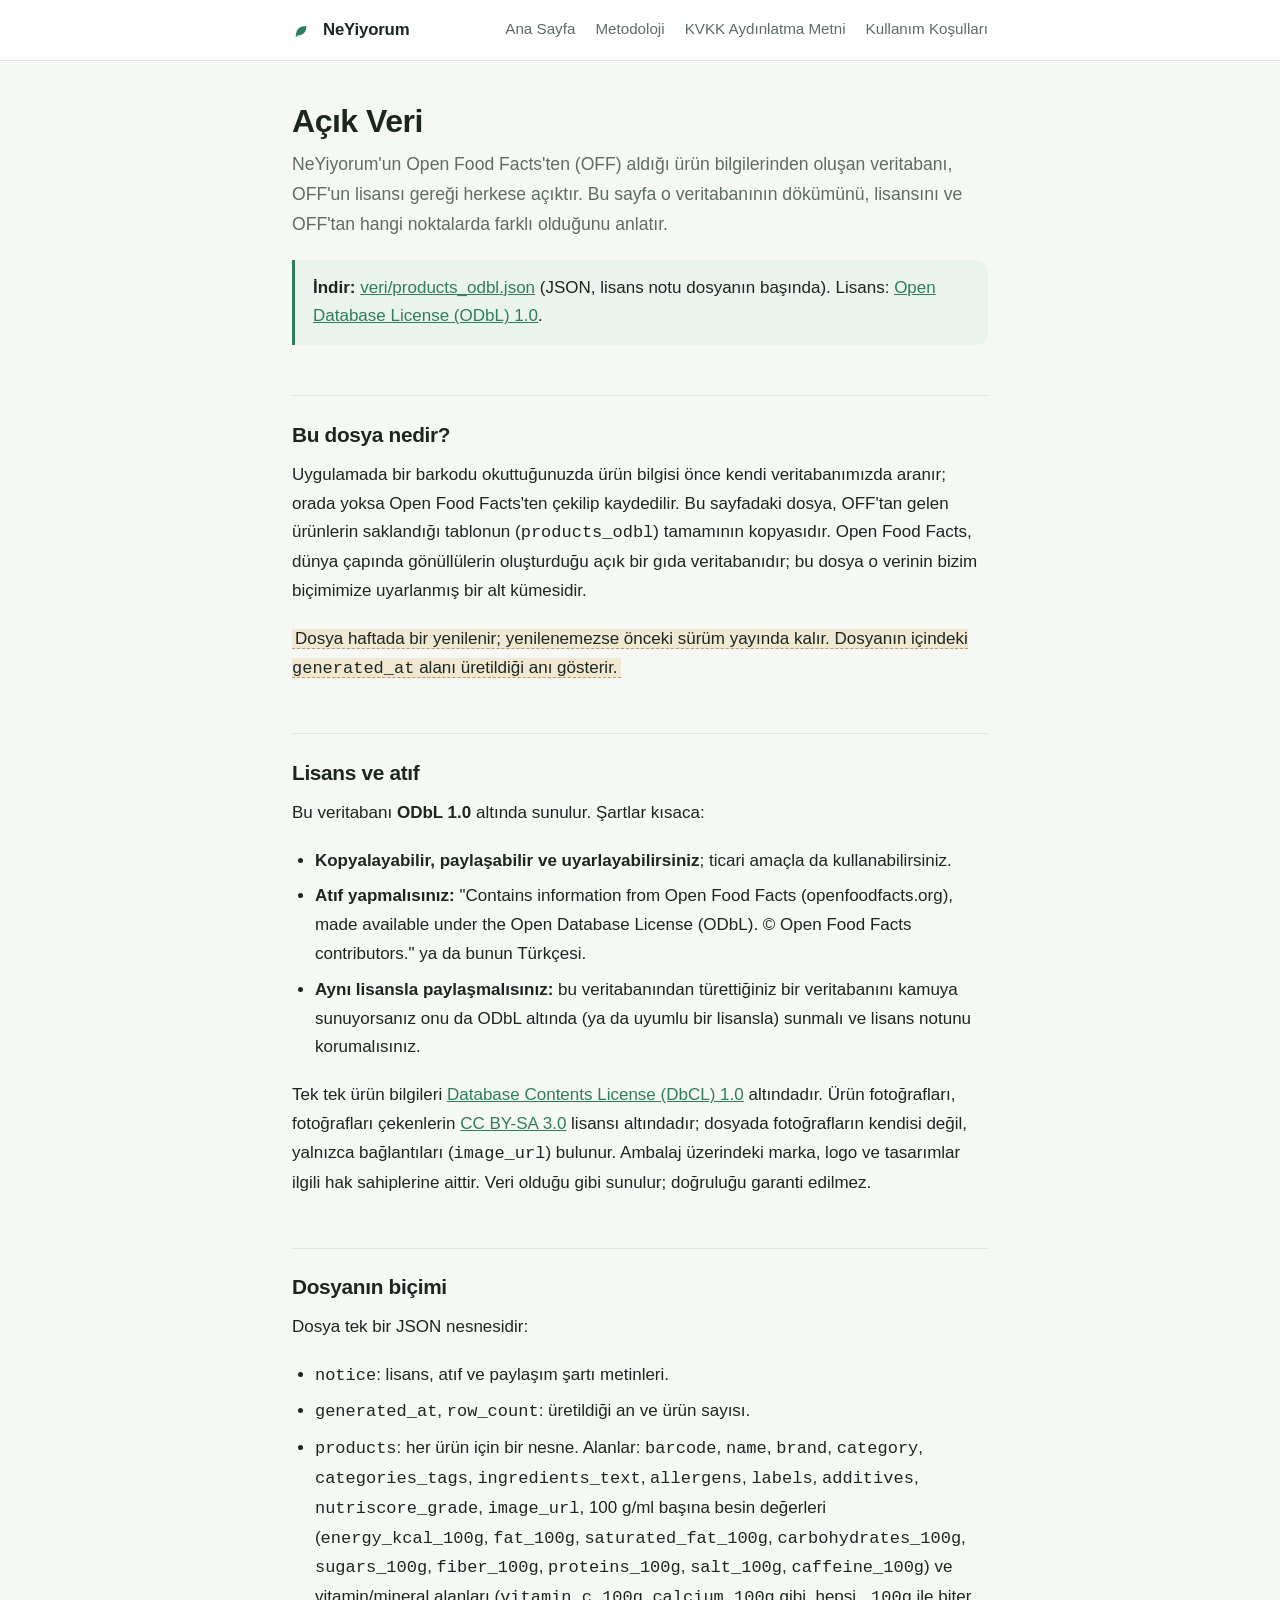
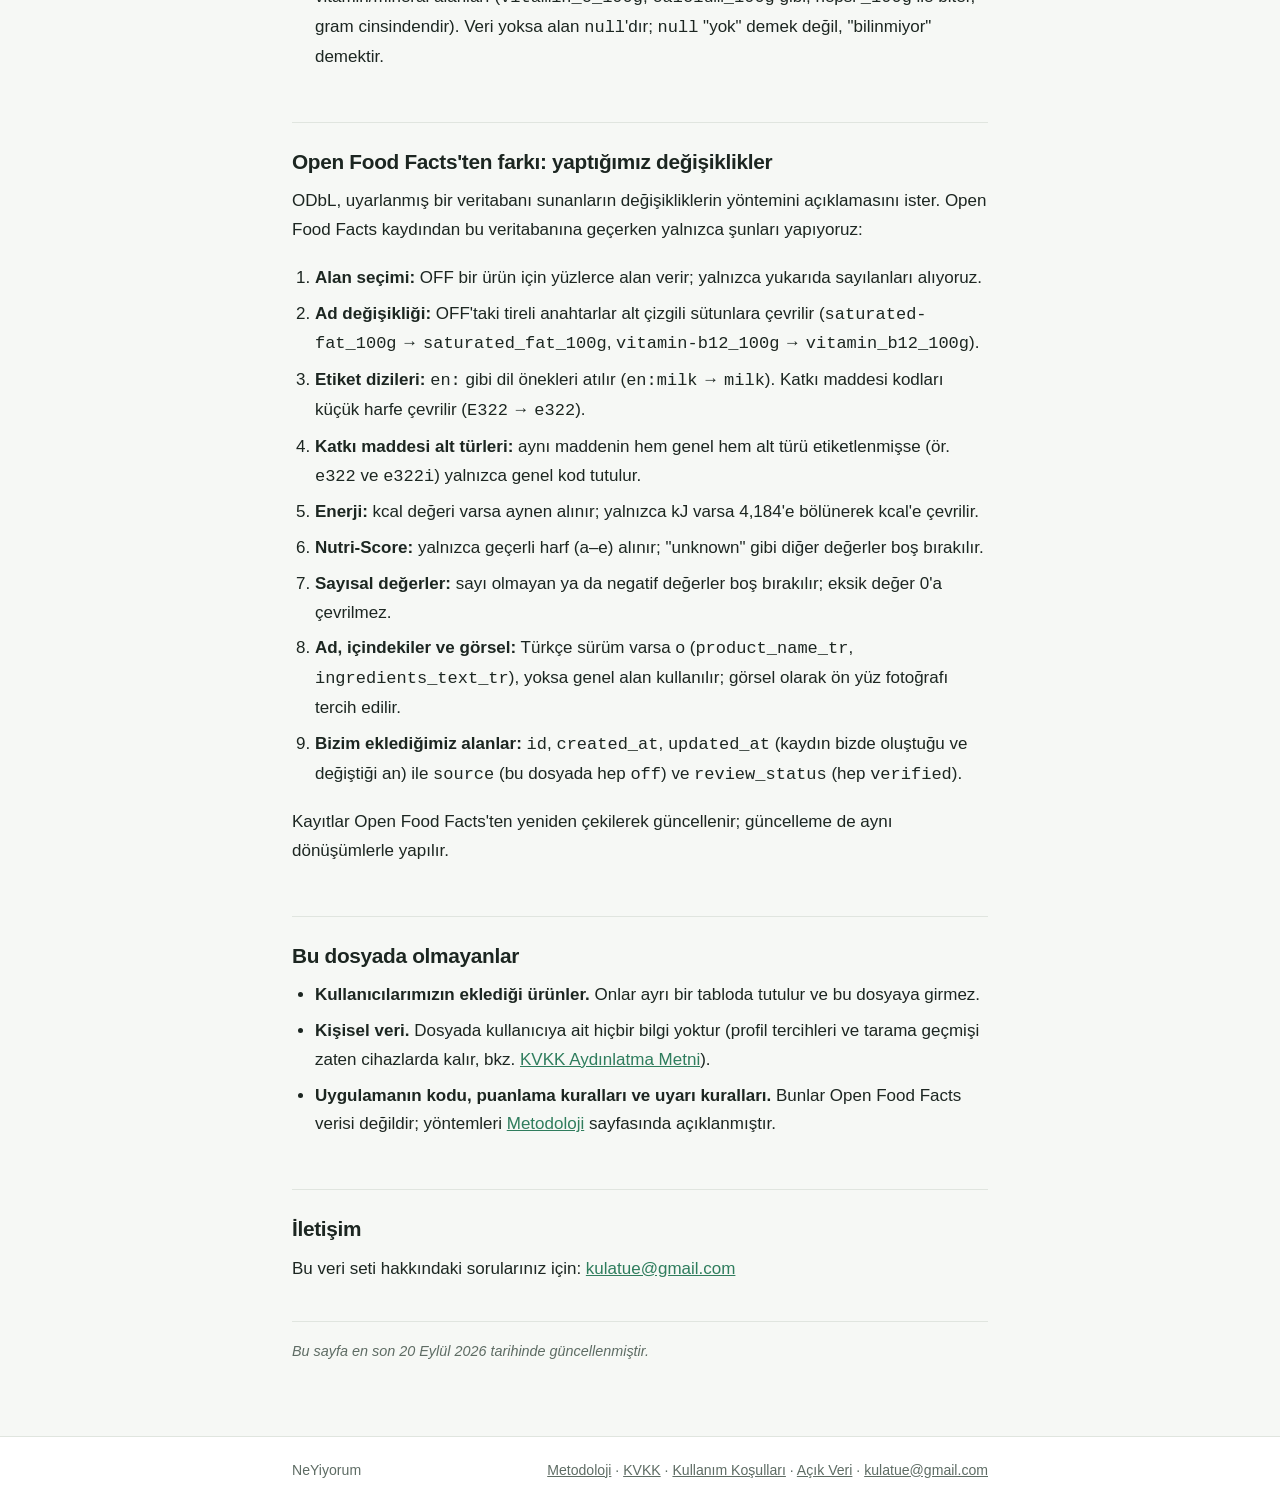
==== acik-veri.html @ 5f41892f "Açık veri sayfası, ODbL döküm otomasyonu, kullanım koşulları 1.2" ====
<!doctype html>
<html lang="tr">
<head>
<meta charset="utf-8">
<meta name="viewport" content="width=device-width, initial-scale=1">
<title>Açık Veri — NeYiyorum</title>
<meta name="description" content="NeYiyorum'un Open Food Facts'ten türettiği ürün veritabanının ODbL altında herkese açık dökümü, lisansı ve Open Food Facts'ten farkları.">
<link rel="icon" href="favicon.svg" type="image/svg+xml">
<link rel="stylesheet" href="style.css">
</head>
<body>

<header class="site-header">
  <div class="wrap">
    <a class="brand" href="index.html">
      <svg width="22" height="22" viewBox="0 0 32 32" aria-hidden="true">
        <path d="M6 22c0-7 5.5-12 15-12 0 9-5 14-15 14z" fill="currentColor"/>
        <path d="M6 25c2-5 5.5-8.5 10.5-11" stroke="currentColor" stroke-width="2" stroke-linecap="round" fill="none"/>
      </svg>
      NeYiyorum
    </a>
    <nav class="site-nav" aria-label="Site navigasyonu">
      <a href="index.html">Ana Sayfa</a>
      <a href="metodoloji.html">Metodoloji</a>
      <a href="kvkk.html">KVKK Aydınlatma Metni</a>
      <a href="kullanim-kosullari.html">Kullanım Koşulları</a>
    </nav>
  </div>
</header>

<main>
  <div class="wrap">
    <h1>Açık Veri</h1>

    <p class="lead">
      NeYiyorum'un Open Food Facts'ten (OFF) aldığı ürün bilgilerinden oluşan
      veritabanı, OFF'un lisansı gereği herkese açıktır. Bu sayfa o veritabanının
      dökümünü, lisansını ve OFF'tan hangi noktalarda farklı olduğunu anlatır.
    </p>

    <div class="callout">
      <p>
        <strong>İndir:</strong>
        <a href="veri/products_odbl.json">veri/products_odbl.json</a>
        (JSON, lisans notu dosyanın başında). Lisans:
        <a href="https://opendatacommons.org/licenses/odbl/1-0/">Open Database License (ODbL) 1.0</a>.
      </p>
    </div>

    <h2>Bu dosya nedir?</h2>

    <p>
      Uygulamada bir barkodu okuttuğunuzda ürün bilgisi önce kendi veritabanımızda
      aranır; orada yoksa Open Food Facts'ten çekilip kaydedilir. Bu sayfadaki
      dosya, OFF'tan gelen ürünlerin saklandığı tablonun (<code>products_odbl</code>)
      tamamının kopyasıdır. Open Food Facts, dünya çapında gönüllülerin oluşturduğu
      açık bir gıda veritabanıdır; bu dosya o verinin bizim biçimimize uyarlanmış
      bir alt kümesidir.
    </p>

    <p>
      <span class="fill">Dosya haftada bir yenilenir; yenilenemezse önceki sürüm
      yayında kalır. Dosyanın içindeki <code>generated_at</code> alanı üretildiği
      anı gösterir.</span>
    </p>

    <h2>Lisans ve atıf</h2>

    <p>
      Bu veritabanı <strong>ODbL 1.0</strong> altında sunulur. Şartlar kısaca:
    </p>

    <ul>
      <li>
        <strong>Kopyalayabilir, paylaşabilir ve uyarlayabilirsiniz</strong>;
        ticari amaçla da kullanabilirsiniz.
      </li>
      <li>
        <strong>Atıf yapmalısınız:</strong> "Contains information from Open Food
        Facts (openfoodfacts.org), made available under the Open Database License
        (ODbL). © Open Food Facts contributors." ya da bunun Türkçesi.
      </li>
      <li>
        <strong>Aynı lisansla paylaşmalısınız:</strong> bu veritabanından
        türettiğiniz bir veritabanını kamuya sunuyorsanız onu da ODbL altında
        (ya da uyumlu bir lisansla) sunmalı ve lisans notunu korumalısınız.
      </li>
    </ul>

    <p>
      Tek tek ürün bilgileri
      <a href="https://opendatacommons.org/licenses/dbcl/1-0/">Database Contents License (DbCL) 1.0</a>
      altındadır. Ürün fotoğrafları, fotoğrafları çekenlerin
      <a href="https://creativecommons.org/licenses/by-sa/3.0/deed.tr">CC BY-SA 3.0</a>
      lisansı altındadır; dosyada fotoğrafların kendisi değil, yalnızca bağlantıları
      (<code>image_url</code>) bulunur. Ambalaj üzerindeki marka, logo ve tasarımlar
      ilgili hak sahiplerine aittir. Veri olduğu gibi sunulur; doğruluğu garanti
      edilmez.
    </p>

    <h2>Dosyanın biçimi</h2>

    <p>Dosya tek bir JSON nesnesidir:</p>

    <ul>
      <li><code>notice</code>: lisans, atıf ve paylaşım şartı metinleri.</li>
      <li><code>generated_at</code>, <code>row_count</code>: üretildiği an ve ürün sayısı.</li>
      <li>
        <code>products</code>: her ürün için bir nesne. Alanlar: <code>barcode</code>,
        <code>name</code>, <code>brand</code>, <code>category</code>,
        <code>categories_tags</code>, <code>ingredients_text</code>,
        <code>allergens</code>, <code>labels</code>, <code>additives</code>,
        <code>nutriscore_grade</code>, <code>image_url</code>, 100 g/ml başına
        besin değerleri (<code>energy_kcal_100g</code>, <code>fat_100g</code>,
        <code>saturated_fat_100g</code>, <code>carbohydrates_100g</code>,
        <code>sugars_100g</code>, <code>fiber_100g</code>,
        <code>proteins_100g</code>, <code>salt_100g</code>,
        <code>caffeine_100g</code>) ve vitamin/mineral alanları
        (<code>vitamin_c_100g</code>, <code>calcium_100g</code> gibi, hepsi
        <code>_100g</code> ile biter, gram cinsindendir). Veri yoksa alan
        <code>null</code>'dır; <code>null</code> "yok" demek değil, "bilinmiyor"
        demektir.
      </li>
    </ul>

    <h2>Open Food Facts'ten farkı: yaptığımız değişiklikler</h2>

    <p>
      ODbL, uyarlanmış bir veritabanı sunanların değişikliklerin yöntemini
      açıklamasını ister. Open Food Facts kaydından bu veritabanına geçerken
      yalnızca şunları yapıyoruz:
    </p>

    <ol>
      <li>
        <strong>Alan seçimi:</strong> OFF bir ürün için yüzlerce alan verir;
        yalnızca yukarıda sayılanları alıyoruz.
      </li>
      <li>
        <strong>Ad değişikliği:</strong> OFF'taki tireli anahtarlar alt çizgili
        sütunlara çevrilir (<code>saturated-fat_100g</code> →
        <code>saturated_fat_100g</code>, <code>vitamin-b12_100g</code> →
        <code>vitamin_b12_100g</code>).
      </li>
      <li>
        <strong>Etiket dizileri:</strong> <code>en:</code> gibi dil önekleri
        atılır (<code>en:milk</code> → <code>milk</code>). Katkı maddesi kodları
        küçük harfe çevrilir (<code>E322</code> → <code>e322</code>).
      </li>
      <li>
        <strong>Katkı maddesi alt türleri:</strong> aynı maddenin hem genel hem alt
        türü etiketlenmişse (ör. <code>e322</code> ve <code>e322i</code>) yalnızca
        genel kod tutulur.
      </li>
      <li>
        <strong>Enerji:</strong> kcal değeri varsa aynen alınır; yalnızca kJ
        varsa 4,184'e bölünerek kcal'e çevrilir.
      </li>
      <li>
        <strong>Nutri-Score:</strong> yalnızca geçerli harf (a–e) alınır;
        "unknown" gibi diğer değerler boş bırakılır.
      </li>
      <li>
        <strong>Sayısal değerler:</strong> sayı olmayan ya da negatif değerler
        boş bırakılır; eksik değer 0'a çevrilmez.
      </li>
      <li>
        <strong>Ad, içindekiler ve görsel:</strong> Türkçe sürüm varsa o
        (<code>product_name_tr</code>, <code>ingredients_text_tr</code>), yoksa
        genel alan kullanılır; görsel olarak ön yüz fotoğrafı tercih edilir.
      </li>
      <li>
        <strong>Bizim eklediğimiz alanlar:</strong> <code>id</code>,
        <code>created_at</code>, <code>updated_at</code> (kaydın bizde oluştuğu ve
        değiştiği an) ile <code>source</code> (bu dosyada hep <code>off</code>) ve
        <code>review_status</code> (hep <code>verified</code>).
      </li>
    </ol>

    <p>
      Kayıtlar Open Food Facts'ten yeniden çekilerek güncellenir; güncelleme de aynı
      dönüşümlerle yapılır.
    </p>

    <h2>Bu dosyada olmayanlar</h2>

    <ul>
      <li>
        <strong>Kullanıcılarımızın eklediği ürünler.</strong> Onlar ayrı bir
        tabloda tutulur ve bu dosyaya girmez.
      </li>
      <li>
        <strong>Kişisel veri.</strong> Dosyada kullanıcıya ait hiçbir bilgi yoktur
        (profil tercihleri ve tarama geçmişi zaten cihazlarda kalır, bkz.
        <a href="kvkk.html">KVKK Aydınlatma Metni</a>).
      </li>
      <li>
        <strong>Uygulamanın kodu, puanlama kuralları ve uyarı kuralları.</strong>
        Bunlar Open Food Facts verisi değildir; yöntemleri
        <a href="metodoloji.html">Metodoloji</a> sayfasında açıklanmıştır.
      </li>
    </ul>

    <h2>İletişim</h2>

    <p>
      Bu veri seti hakkındaki sorularınız için:
      <a href="mailto:kulatue@gmail.com">kulatue@gmail.com</a>
    </p>

    <p class="note"><em>Bu sayfa en son 20 Eylül 2026 tarihinde güncellenmiştir.</em></p>
  </div>
</main>

<footer class="site-footer">
  <div class="wrap">
    <p>NeYiyorum</p>
    <p>
      <a href="metodoloji.html">Metodoloji</a> ·
      <a href="kvkk.html">KVKK</a> ·
      <a href="kullanim-kosullari.html">Kullanım Koşulları</a> ·
      <a href="acik-veri.html">Açık Veri</a> ·
      <a href="mailto:kulatue@gmail.com">kulatue@gmail.com</a>
    </p>
  </div>
</footer>

</body>
</html>
---- style.css ----
/* ---------------------------------------------------------------------------
   NeYiyorum - ortak stil dosyasi
   Tek stylesheet, build adimi yok. Renkler degiskenlerde toplandi ki
   ileride bir marka kimligi belirlenince tek yerden degistirilebilsin.
--------------------------------------------------------------------------- */

:root {
  --bg: #f6f8f5;
  --surface: #ffffff;
  --text: #1c2621;
  --muted: #5e6c64;
  --accent: #2f7d5d;
  --accent-soft: #eaf3ee;
  --border: #e0e5df;
  --shadow: 0 1px 2px rgba(28, 38, 33, 0.04), 0 8px 24px rgba(28, 38, 33, 0.05);
  --radius: 12px;
  --measure: 46rem;
}

@media (prefers-color-scheme: dark) {
  :root {
    --bg: #111512;
    --surface: #191e1b;
    --text: #e7ece9;
    --muted: #a2b0a7;
    --accent: #74c89c;
    --accent-soft: #1d2a23;
    --border: #29312c;
    --shadow: none;
  }
}

* { box-sizing: border-box; }

html { -webkit-text-size-adjust: 100%; }

body {
  margin: 0;
  background: var(--bg);
  color: var(--text);
  font-family: -apple-system, BlinkMacSystemFont, "Segoe UI", Roboto,
    "Helvetica Neue", Arial, sans-serif;
  font-size: 17px;
  line-height: 1.7;
  display: flex;
  flex-direction: column;
  min-height: 100vh;
}

/* --- Ortak sayfa kabi ------------------------------------------------------ */

.wrap {
  width: 100%;
  max-width: var(--measure);
  margin: 0 auto;
  padding: 0 20px;
}

/* --- Header / navigasyon --------------------------------------------------- */

.site-header {
  background: var(--surface);
  border-bottom: 1px solid var(--border);
}

.site-header .wrap {
  display: flex;
  flex-wrap: wrap;
  align-items: center;
  justify-content: space-between;
  gap: 8px 24px;
  padding-top: 14px;
  padding-bottom: 14px;
}

.brand {
  display: inline-flex;
  align-items: center;
  gap: 9px;
  font-size: 1.05rem;
  font-weight: 650;
  letter-spacing: -0.01em;
  color: var(--text);
  text-decoration: none;
}

.brand svg { display: block; flex: none; color: var(--accent); }

.brand:hover { color: var(--accent); }

.site-nav {
  display: flex;
  flex-wrap: wrap;
  gap: 4px 20px;
  font-size: 0.95rem;
}

.site-nav a {
  color: var(--muted);
  text-decoration: none;
  padding: 2px 0;
  border-bottom: 2px solid transparent;
}

.site-nav a:hover { color: var(--text); }

.site-nav a[aria-current="page"] {
  color: var(--text);
  border-bottom-color: var(--accent);
}

/* --- Icerik ---------------------------------------------------------------- */

main { flex: 1 0 auto; padding: 40px 0 56px; }

h1, h2, h3 { line-height: 1.3; letter-spacing: -0.015em; }

h1 {
  font-size: 2rem;
  margin: 0 0 8px;
}

.lead {
  font-size: 1.1rem;
  color: var(--muted);
  margin-top: 0;
}

h2 {
  font-size: 1.3rem;
  margin: 2.4em 0 0.6em;
  padding-top: 1.2em;
  border-top: 1px solid var(--border);
}

h3 {
  font-size: 1.05rem;
  margin: 1.8em 0 0.4em;
}

p, ul, ol { margin: 0 0 1.1em; }

ul, ol { padding-left: 1.35em; }

li { margin-bottom: 0.4em; }

a { color: var(--accent); }

a:hover { text-decoration: none; }

strong { font-weight: 650; }

/* Vurgulanan ilke kutusu (metnin anlamini degistirmez, sadece one cikarir) */
.callout {
  background: var(--accent-soft);
  border-left: 3px solid var(--accent);
  border-radius: 0 var(--radius) var(--radius) 0;
  padding: 14px 18px;
  margin: 0 0 1.3em;
}

.callout p:last-child { margin-bottom: 0; }

/* Doldurulmasi gereken taslak alani */
.fill {
  background: rgba(210, 150, 40, 0.16);
  border-bottom: 1px dashed rgba(160, 110, 20, 0.6);
  padding: 0 3px;
}

/* Tablolar: dar ekranda sayfa degil yalnizca tablo yatay kayar */
.table-wrap {
  overflow-x: auto;
  margin: 0 0 1.3em;
}

table {
  border-collapse: collapse;
  width: 100%;
  font-size: 0.95rem;
}

th, td {
  text-align: left;
  vertical-align: top;
  padding: 8px 10px;
  border-bottom: 1px solid var(--border);
}

th {
  font-weight: 650;
  color: var(--muted);
  white-space: nowrap;
}

.note {
  color: var(--muted);
  font-size: 0.9rem;
  margin-top: 2.6em;
  padding-top: 1.2em;
  border-top: 1px solid var(--border);
}

/* --- Ana sayfadaki kart linkleri ------------------------------------------- */

.cards {
  display: grid;
  gap: 16px;
  grid-template-columns: repeat(auto-fit, minmax(240px, 1fr));
  margin: 28px 0 0;
  padding: 0;
  list-style: none;
}

.cards li { margin: 0; }

.card {
  display: block;
  height: 100%;
  background: var(--surface);
  border: 1px solid var(--border);
  border-radius: var(--radius);
  box-shadow: var(--shadow);
  padding: 20px;
  text-decoration: none;
  color: inherit;
}

.card:hover { border-color: var(--accent); }

.card h2 {
  font-size: 1.05rem;
  margin: 0 0 6px;
  padding: 0;
  border: 0;
  color: var(--accent);
}

.card p {
  margin: 0;
  color: var(--muted);
  font-size: 0.95rem;
}

/* --- Footer ---------------------------------------------------------------- */

.site-footer {
  flex: none;
  background: var(--surface);
  border-top: 1px solid var(--border);
  color: var(--muted);
  font-size: 0.88rem;
  padding: 22px 0;
}

.site-footer .wrap {
  display: flex;
  flex-wrap: wrap;
  gap: 6px 20px;
  justify-content: space-between;
}

.site-footer p { margin: 0; }

.site-footer a { color: var(--muted); }

/* --- Kucuk ekran ----------------------------------------------------------- */

@media (max-width: 480px) {
  body { font-size: 16px; }
  h1 { font-size: 1.6rem; }
  h2 { font-size: 1.18rem; }
  main { padding: 28px 0 40px; }
}

/* --- Yazdirma -------------------------------------------------------------- */

@media print {
  body { background: #fff; color: #000; }
  .site-header, .site-footer { display: none; }
  main { padding: 0; }
  a { color: #000; }
}
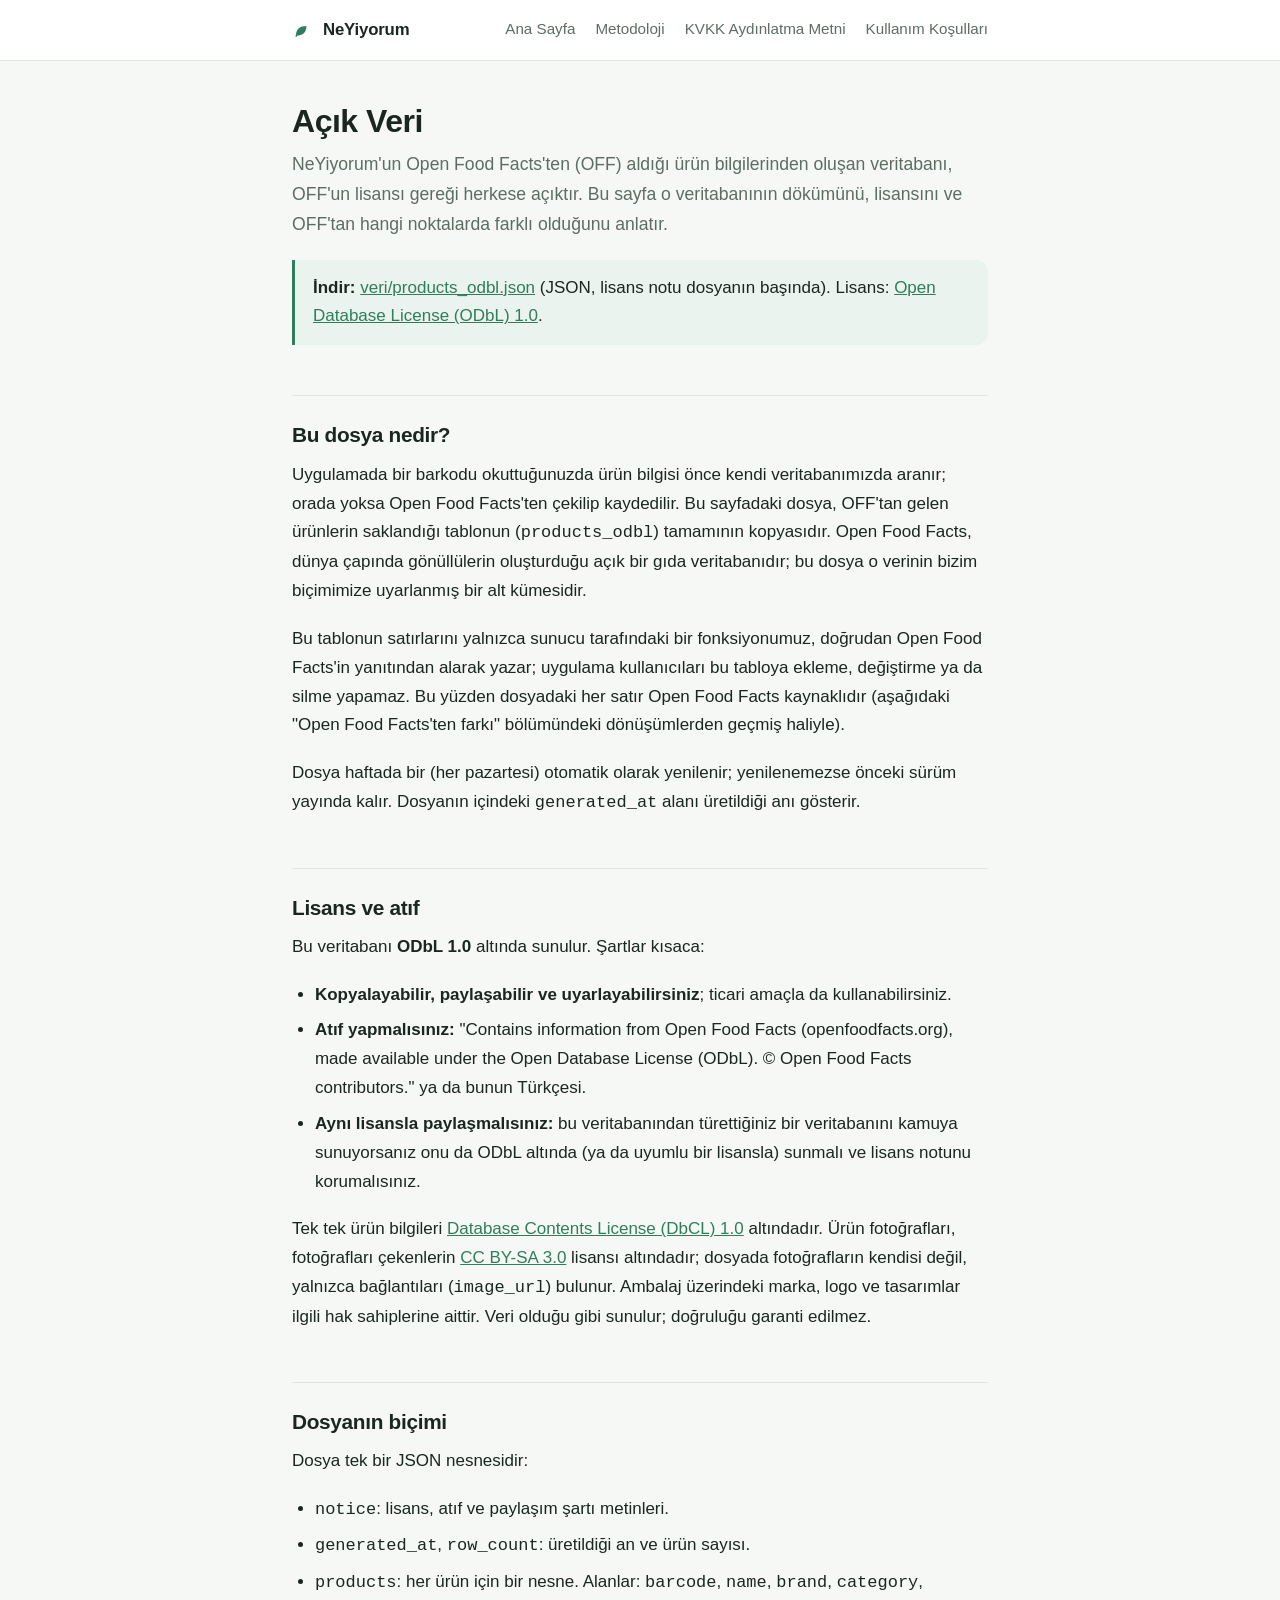
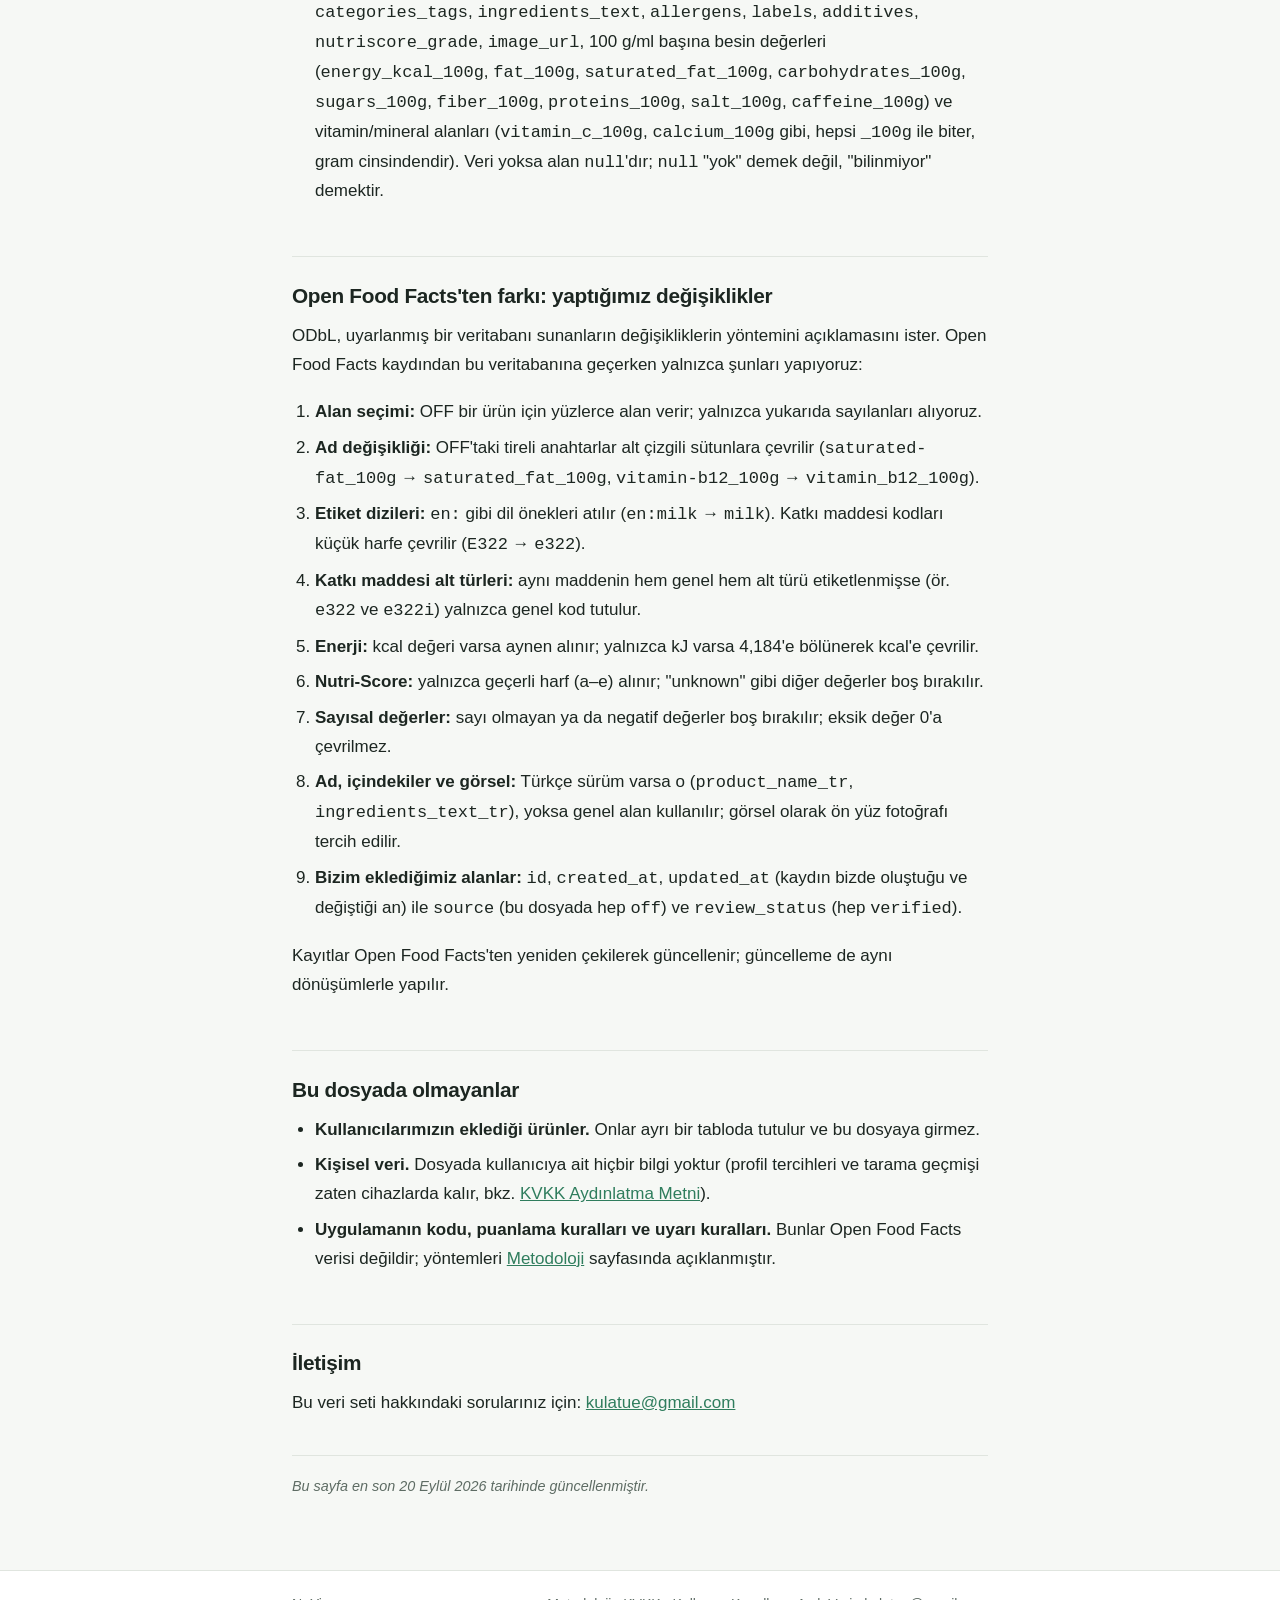
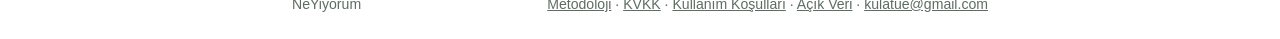
==== commit 880078af: "Yasal metinler: Koşullar 1.5, KVKK açık rıza v2, sunucu tarafı OFF sorgusu, metodoloji 2.5 Veri soru" ====
--- a/acik-veri.html
+++ b/acik-veri.html
@@ -59,9 +59,17 @@
     </p>
 
     <p>
-      <span class="fill">Dosya haftada bir yenilenir; yenilenemezse önceki sürüm
-      yayında kalır. Dosyanın içindeki <code>generated_at</code> alanı üretildiği
-      anı gösterir.</span>
+      Bu tablonun satırlarını yalnızca sunucu tarafındaki bir fonksiyonumuz,
+      doğrudan Open Food Facts'in yanıtından alarak yazar; uygulama kullanıcıları
+      bu tabloya ekleme, değiştirme ya da silme yapamaz. Bu yüzden dosyadaki her
+      satır Open Food Facts kaynaklıdır (aşağıdaki "Open Food Facts'ten farkı"
+      bölümündeki dönüşümlerden geçmiş haliyle).
+    </p>
+
+    <p>
+      Dosya haftada bir (her pazartesi) otomatik olarak yenilenir; yenilenemezse
+      önceki sürüm yayında kalır. Dosyanın içindeki <code>generated_at</code>
+      alanı üretildiği anı gösterir.
     </p>
 
     <h2>Lisans ve atıf</h2>
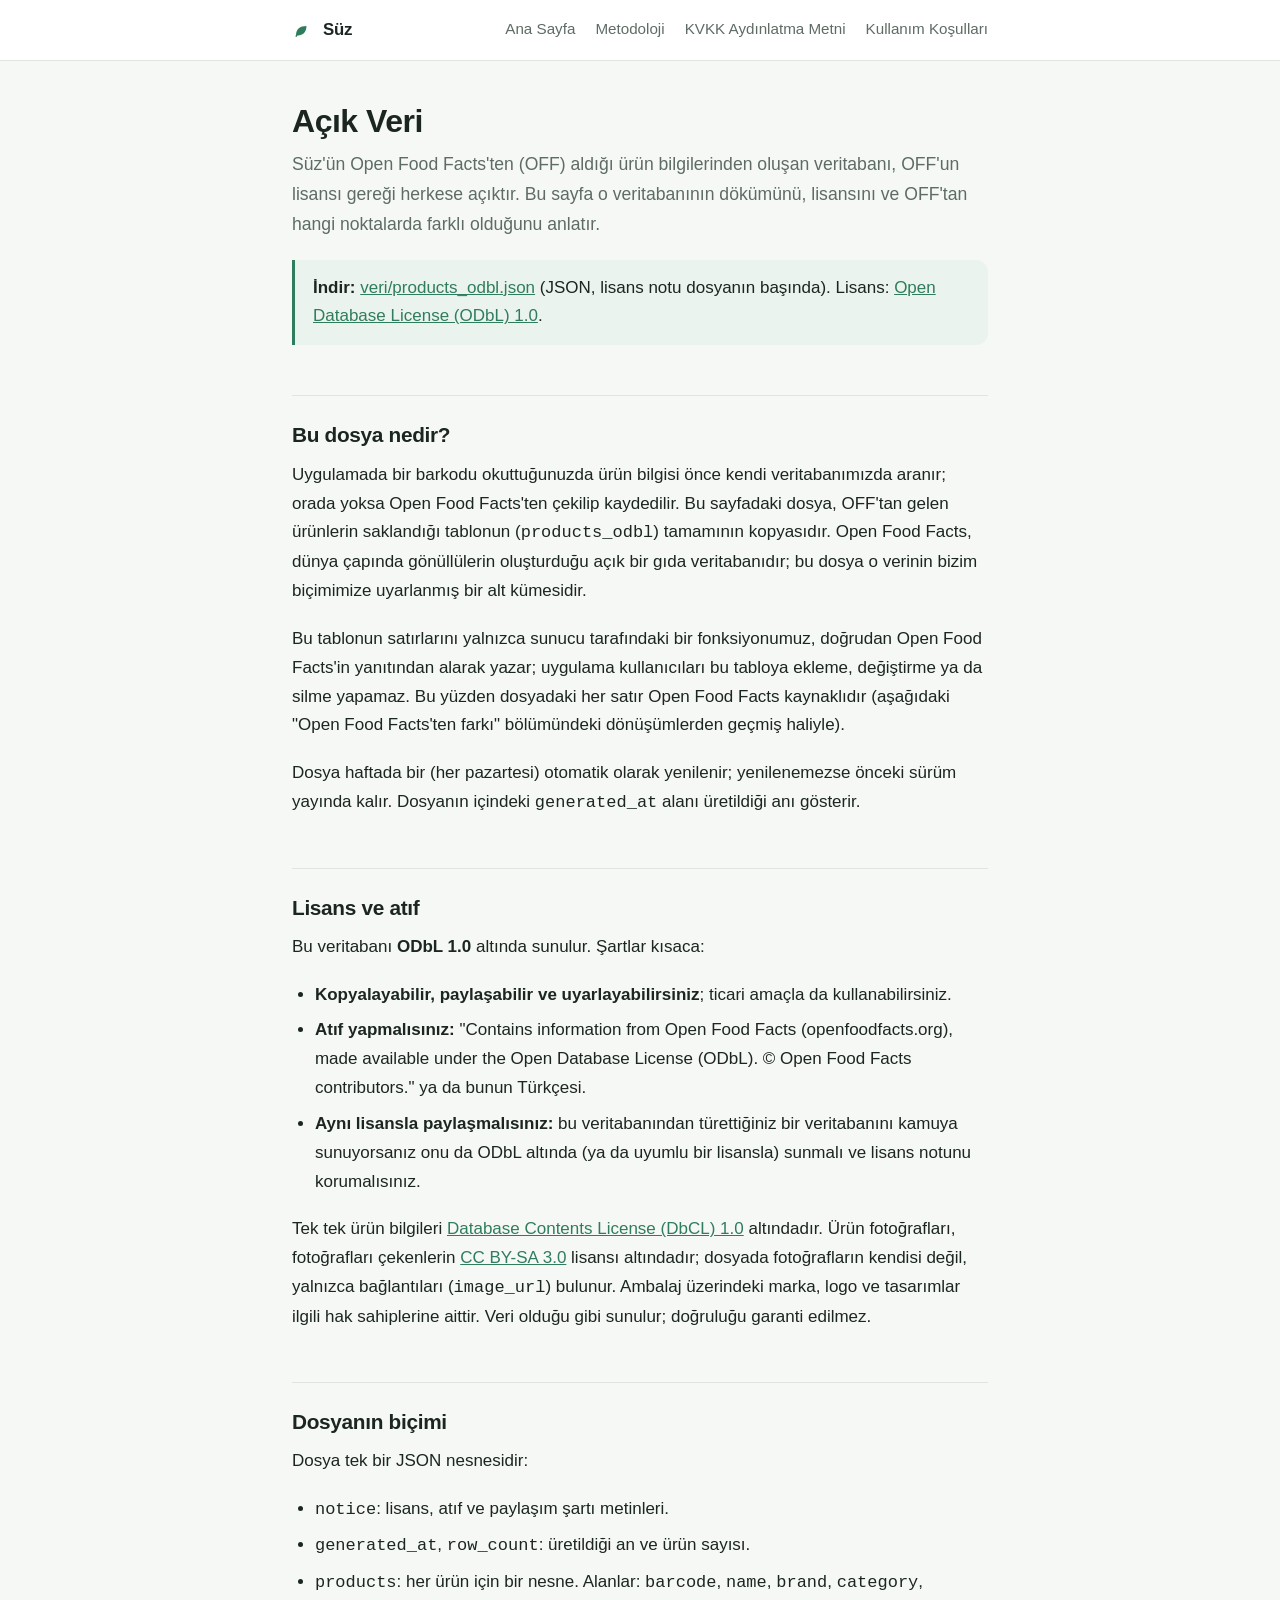
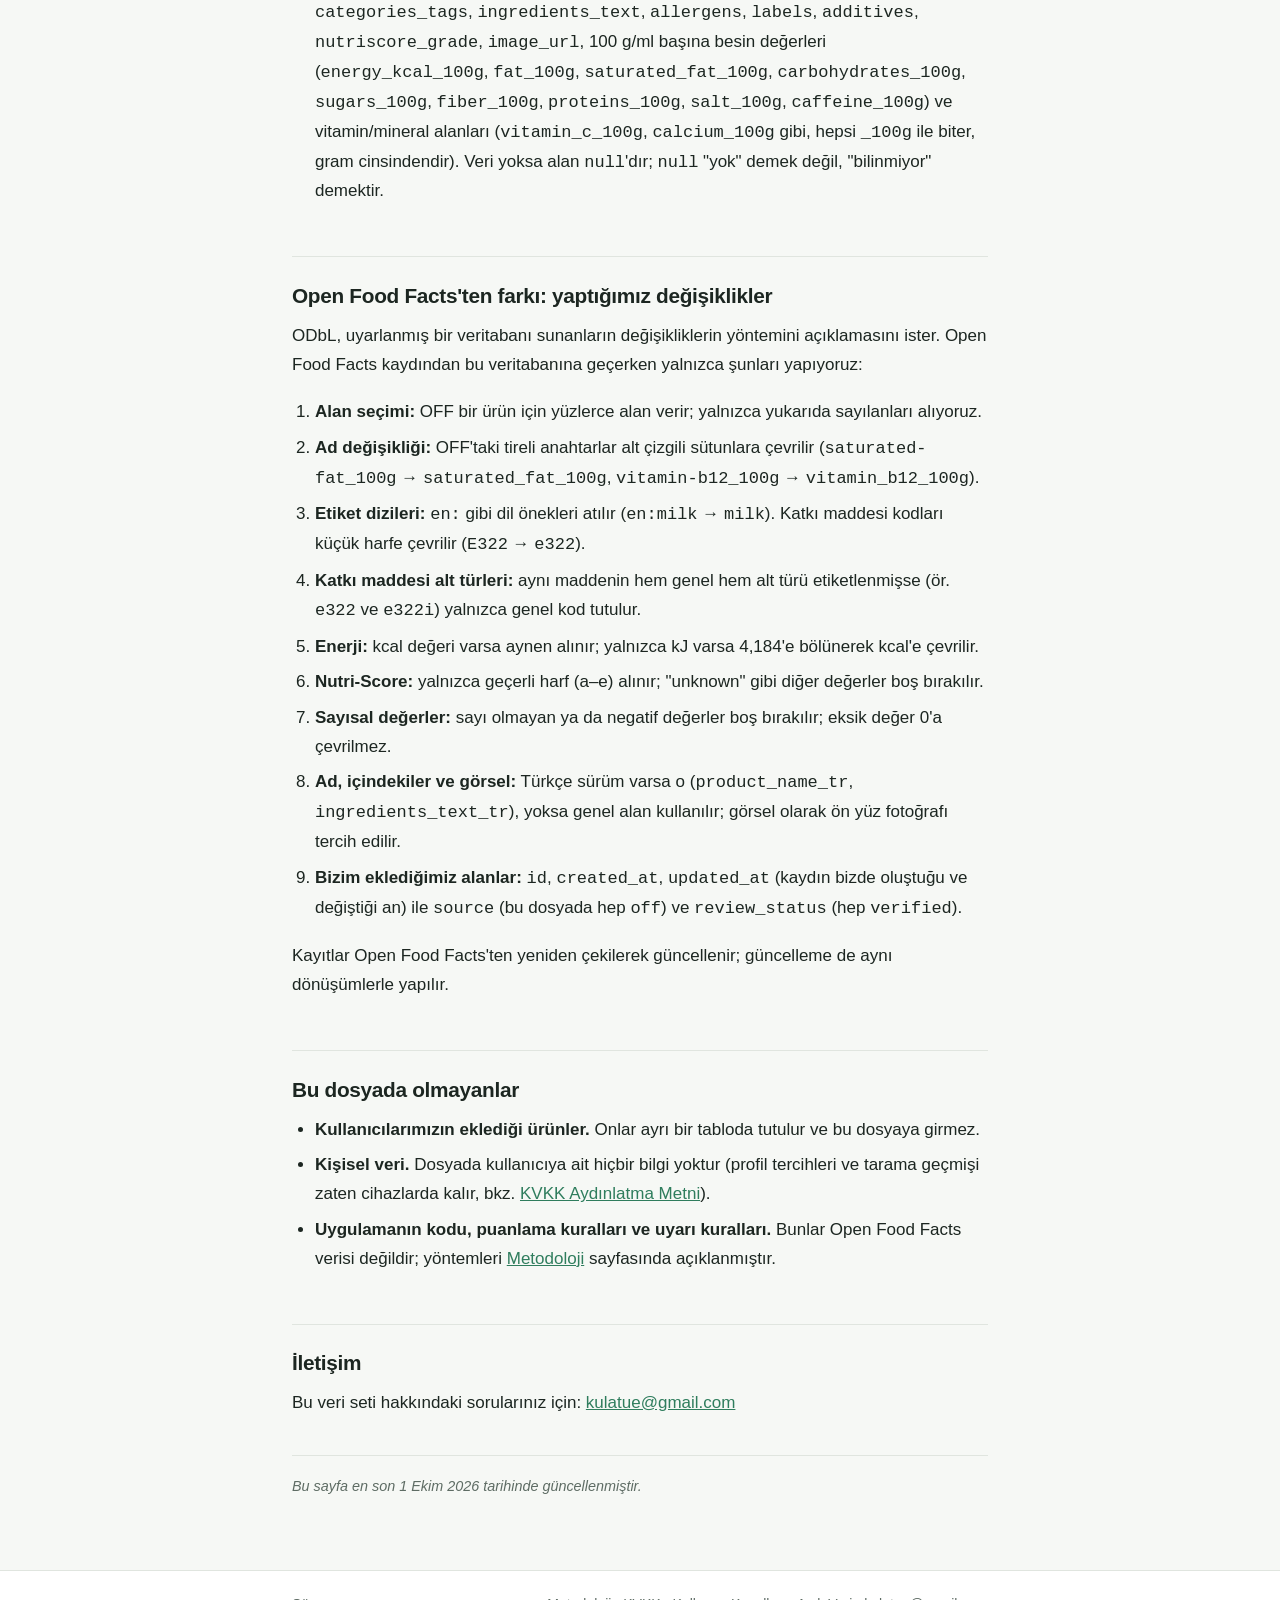
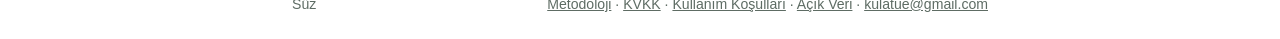
==== commit 7cff5acf: "Uygulamanın adı: NeYiyorum -> Süz Beş sayfadaki 36 geçiş Süz oldu (ekler: Süz'ü, Süz'ün); açık veri " ====
--- a/acik-veri.html
+++ b/acik-veri.html
@@ -3,8 +3,8 @@
 <head>
 <meta charset="utf-8">
 <meta name="viewport" content="width=device-width, initial-scale=1">
-<title>Açık Veri — NeYiyorum</title>
-<meta name="description" content="NeYiyorum'un Open Food Facts'ten türettiği ürün veritabanının ODbL altında herkese açık dökümü, lisansı ve Open Food Facts'ten farkları.">
+<title>Açık Veri — Süz</title>
+<meta name="description" content="Süz'ün Open Food Facts'ten türettiği ürün veritabanının ODbL altında herkese açık dökümü, lisansı ve Open Food Facts'ten farkları.">
 <link rel="icon" href="favicon.svg" type="image/svg+xml">
 <link rel="stylesheet" href="style.css">
 </head>
@@ -17,7 +17,7 @@
         <path d="M6 22c0-7 5.5-12 15-12 0 9-5 14-15 14z" fill="currentColor"/>
         <path d="M6 25c2-5 5.5-8.5 10.5-11" stroke="currentColor" stroke-width="2" stroke-linecap="round" fill="none"/>
       </svg>
-      NeYiyorum
+      Süz
     </a>
     <nav class="site-nav" aria-label="Site navigasyonu">
       <a href="index.html">Ana Sayfa</a>
@@ -33,7 +33,7 @@
     <h1>Açık Veri</h1>
 
     <p class="lead">
-      NeYiyorum'un Open Food Facts'ten (OFF) aldığı ürün bilgilerinden oluşan
+      Süz'ün Open Food Facts'ten (OFF) aldığı ürün bilgilerinden oluşan
       veritabanı, OFF'un lisansı gereği herkese açıktır. Bu sayfa o veritabanının
       dökümünü, lisansını ve OFF'tan hangi noktalarda farklı olduğunu anlatır.
     </p>
@@ -216,13 +216,13 @@
       <a href="mailto:kulatue@gmail.com">kulatue@gmail.com</a>
     </p>
 
-    <p class="note"><em>Bu sayfa en son 20 Eylül 2026 tarihinde güncellenmiştir.</em></p>
+    <p class="note"><em>Bu sayfa en son 1 Ekim 2026 tarihinde güncellenmiştir.</em></p>
   </div>
 </main>
 
 <footer class="site-footer">
   <div class="wrap">
-    <p>NeYiyorum</p>
+    <p>Süz</p>
     <p>
       <a href="metodoloji.html">Metodoloji</a> ·
       <a href="kvkk.html">KVKK</a> ·
